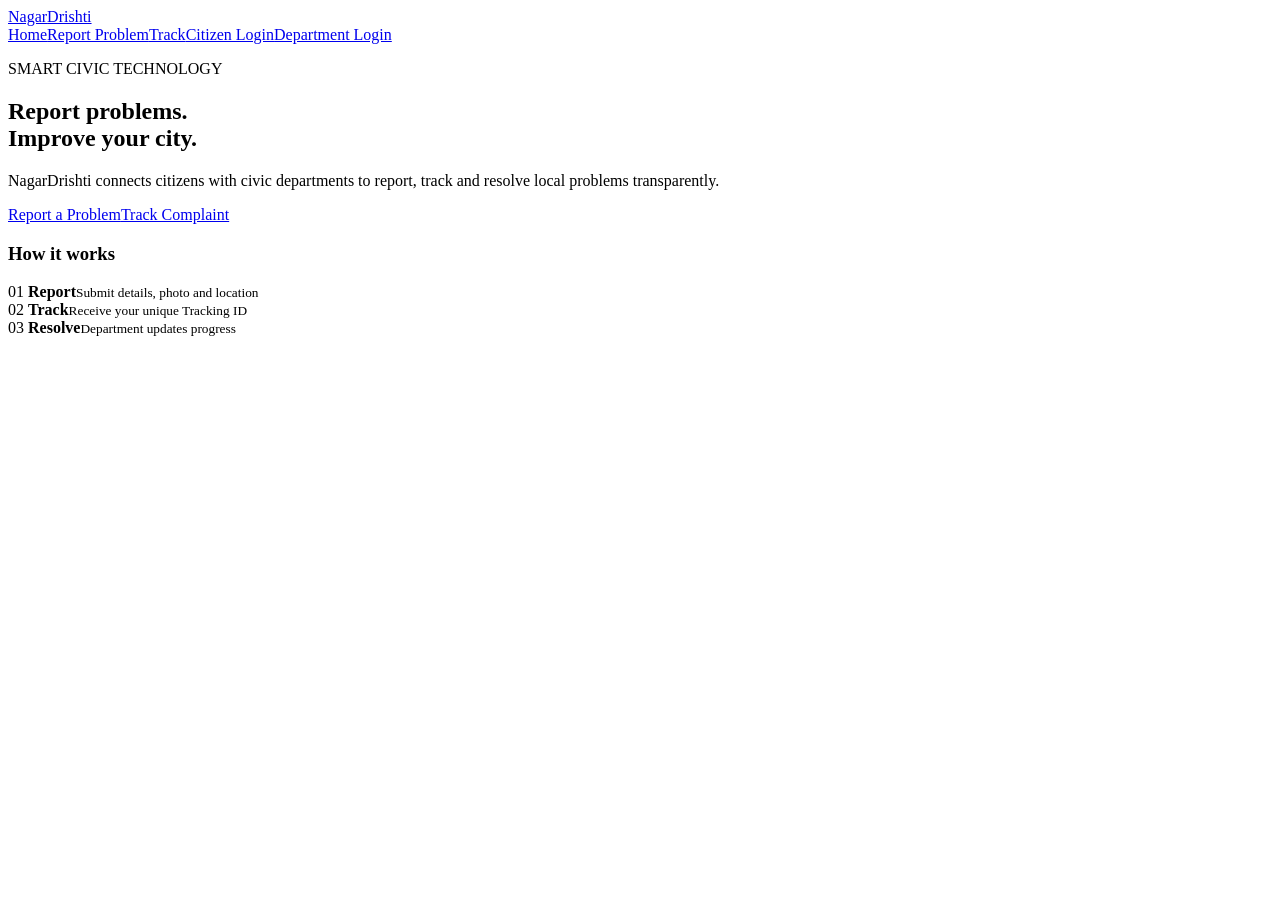
==== index.html @ f33cd251 "Add files via upload" ====
<!DOCTYPE html>
<html lang="en">
<head>
<meta charset="UTF-8"><meta name="viewport" content="width=device-width,initial-scale=1.0">
<title>NagarDrishti | Smart Civic Reporting</title><link rel="stylesheet" href="css/style.css">
</head>
<body>
<header><a class="logo" href="index.html">Nagar<span>Drishti</span></a>
<nav><a href="index.html">Home</a><a href="report.html">Report Problem</a><a href="track.html">Track</a><a href="login.html">Citizen Login</a><a href="department-login.html">Department Login</a></nav></header>
<main class="hero"><section><p class="tag">SMART CIVIC TECHNOLOGY</p><h1>Report problems.<br><span>Improve your city.</span></h1>
<p>NagarDrishti connects citizens with civic departments to report, track and resolve local problems transparently.</p>
<div class="actions"><a class="btn" href="report.html">Report a Problem</a><a class="btn secondary" href="track.html">Track Complaint</a></div></section>
<section class="hero-card"><h3>How it works</h3><div class="step">01 <b>Report</b><small>Submit details, photo and location</small></div><div class="step">02 <b>Track</b><small>Receive your unique Tracking ID</small></div><div class="step">03 <b>Resolve</b><small>Department updates progress</small></div></section></main>
</body></html>
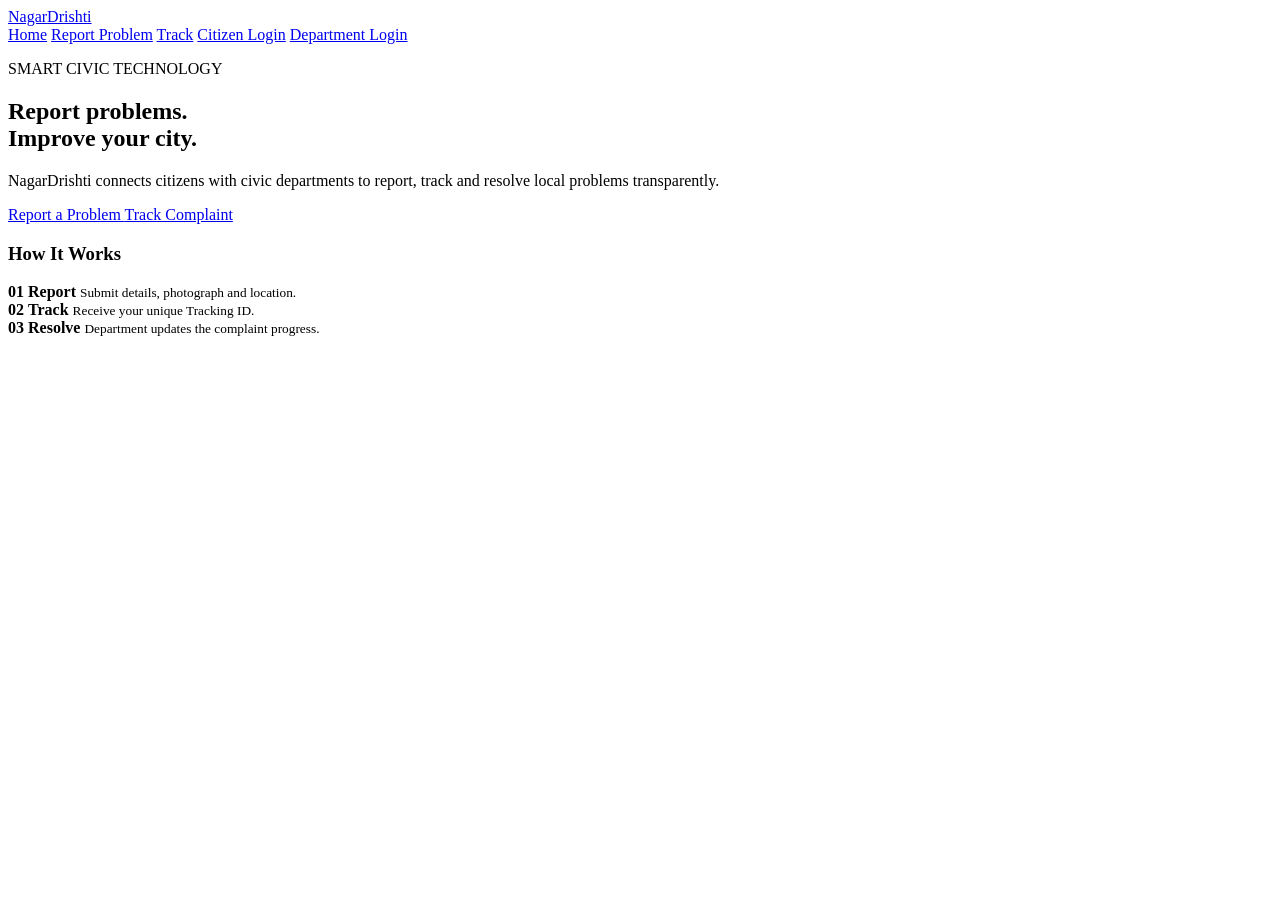
==== commit dd020298: "Update index.html" ====
--- a/index.html
+++ b/index.html
@@ -1,14 +1,90 @@
 <!DOCTYPE html>
 <html lang="en">
 <head>
-<meta charset="UTF-8"><meta name="viewport" content="width=device-width,initial-scale=1.0">
-<title>NagarDrishti | Smart Civic Reporting</title><link rel="stylesheet" href="css/style.css">
+    <meta charset="UTF-8">
+    <meta name="viewport" content="width=device-width, initial-scale=1.0">
+    <title>NagarDrishti | Smart Civic Reporting</title>
+    <link rel="stylesheet" href="css/style.css">
 </head>
+
 <body>
-<header><a class="logo" href="index.html">Nagar<span>Drishti</span></a>
-<nav><a href="index.html">Home</a><a href="report.html">Report Problem</a><a href="track.html">Track</a><a href="login.html">Citizen Login</a><a href="department-login.html">Department Login</a></nav></header>
-<main class="hero"><section><p class="tag">SMART CIVIC TECHNOLOGY</p><h1>Report problems.<br><span>Improve your city.</span></h1>
-<p>NagarDrishti connects citizens with civic departments to report, track and resolve local problems transparently.</p>
-<div class="actions"><a class="btn" href="report.html">Report a Problem</a><a class="btn secondary" href="track.html">Track Complaint</a></div></section>
-<section class="hero-card"><h3>How it works</h3><div class="step">01 <b>Report</b><small>Submit details, photo and location</small></div><div class="step">02 <b>Track</b><small>Receive your unique Tracking ID</small></div><div class="step">03 <b>Resolve</b><small>Department updates progress</small></div></section></main>
-</body></html>+
+<header>
+    <a href="index.html" class="logo">
+        Nagar<span>Drishti</span>
+    </a>
+
+    <nav>
+        <a href="index.html">Home</a>
+        <a href="report.html">Report Problem</a>
+        <a href="track.html">Track</a>
+        <a href="login.html">Citizen Login</a>
+        <a href="department-login.html">Department Login</a>
+    </nav>
+</header>
+
+<main class="hero">
+
+    <section class="hero-content">
+
+        <p class="tag">SMART CIVIC TECHNOLOGY</p>
+
+        <h1>
+            Report problems.
+            <br>
+            <span>Improve your city.</span>
+        </h1>
+
+        <p>
+            NagarDrishti connects citizens with civic departments
+            to report, track and resolve local problems transparently.
+        </p>
+
+        <div class="actions">
+
+            <a href="report.html" class="btn">
+                Report a Problem
+            </a>
+
+            <a href="track.html" class="btn secondary">
+                Track Complaint
+            </a>
+
+        </div>
+
+    </section>
+
+    <section class="hero-card">
+
+        <h3>How It Works</h3>
+
+        <div class="step">
+            <strong>01</strong>
+            <b>Report</b>
+            <small>
+                Submit details, photograph and location.
+            </small>
+        </div>
+
+        <div class="step">
+            <strong>02</strong>
+            <b>Track</b>
+            <small>
+                Receive your unique Tracking ID.
+            </small>
+        </div>
+
+        <div class="step">
+            <strong>03</strong>
+            <b>Resolve</b>
+            <small>
+                Department updates the complaint progress.
+            </small>
+        </div>
+
+    </section>
+
+</main>
+
+</body>
+</html>
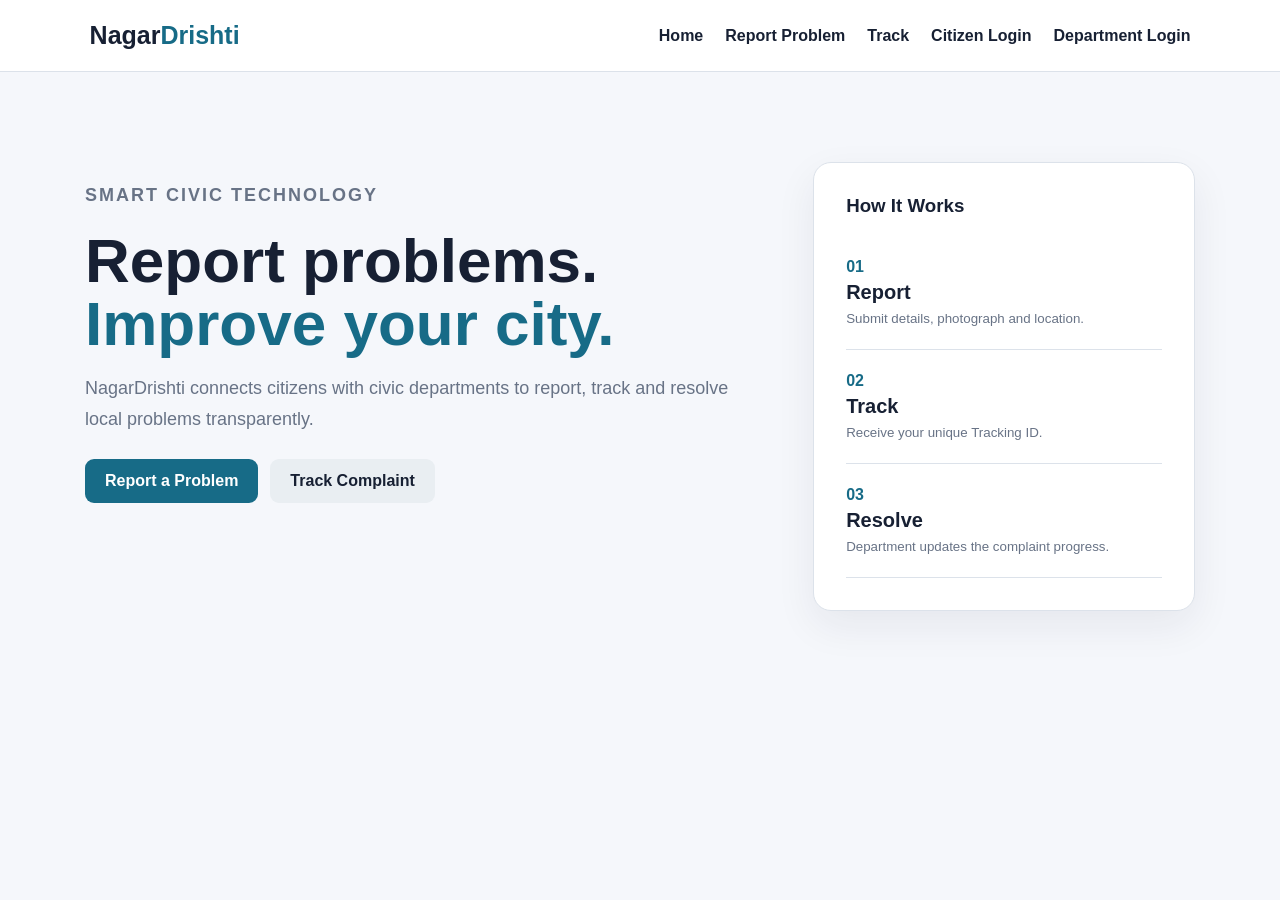
==== commit 7cb98632: "Update index.html" ====
--- a/index.html
+++ b/index.html
@@ -5,6 +5,684 @@
     <meta name="viewport" content="width=device-width, initial-scale=1.0">
     <title>NagarDrishti | Smart Civic Reporting</title>
     <link rel="stylesheet" href="css/style.css">
+    <style>:root {
+
+    --background: #f5f7fb;
+    --card: #ffffff;
+    --text: #172033;
+    --muted: #687386;
+
+    --primary: #176b87;
+    --accent: #e5a52f;
+
+    --border: #dce2ea;
+
+}
+
+
+* {
+    box-sizing: border-box;
+}
+
+
+body {
+
+    margin: 0;
+
+    font-family:
+        Arial,
+        Helvetica,
+        sans-serif;
+
+    background: var(--background);
+
+    color: var(--text);
+
+}
+
+
+/* HEADER */
+
+header {
+
+    height: 72px;
+
+    background: white;
+
+    border-bottom:
+        1px solid var(--border);
+
+    display: flex;
+
+    align-items: center;
+
+    justify-content: space-between;
+
+    padding: 0 7%;
+
+    position: sticky;
+
+    top: 0;
+
+    z-index: 10;
+
+}
+
+
+.logo {
+
+    font-size: 25px;
+
+    font-weight: 800;
+
+    text-decoration: none;
+
+    color: var(--text);
+
+}
+
+
+.logo span {
+
+    color: var(--primary);
+
+}
+
+
+nav {
+
+    display: flex;
+
+    gap: 22px;
+
+    align-items: center;
+
+}
+
+
+nav a {
+
+    color: var(--text);
+
+    text-decoration: none;
+
+    font-weight: 600;
+
+}
+
+
+nav a:hover {
+
+    color: var(--primary);
+
+}
+
+
+/* HERO */
+
+.hero {
+
+    max-width: 1150px;
+
+    margin: 70px auto;
+
+    display: grid;
+
+    grid-template-columns:
+        1.4fr
+        0.8fr;
+
+    gap: 60px;
+
+    padding: 20px;
+
+}
+
+
+.hero h1 {
+
+    font-size: 62px;
+
+    line-height: 1.02;
+
+    margin: 10px 0;
+
+}
+
+
+.hero h1 span {
+
+    color: var(--primary);
+
+}
+
+
+.hero p {
+
+    font-size: 18px;
+
+    color: var(--muted);
+
+    line-height: 1.7;
+
+}
+
+
+.tag {
+
+    font-weight: 800;
+
+    letter-spacing: 2px;
+
+    color: var(--primary);
+
+    font-size: 12px;
+
+}
+
+
+/* CARD */
+
+.hero-card,
+.form-card,
+.slip {
+
+    background: var(--card);
+
+    border:
+        1px solid var(--border);
+
+    border-radius: 18px;
+
+    padding: 32px;
+
+    box-shadow:
+        0 15px 40px
+        rgba(23, 32, 51, 0.07);
+
+}
+
+
+.hero-card h3 {
+
+    margin-top: 0;
+
+}
+
+
+.step {
+
+    padding: 22px 0;
+
+    border-bottom:
+        1px solid var(--border);
+
+}
+
+
+.step strong {
+
+    color: var(--primary);
+
+}
+
+
+.step b {
+
+    display: block;
+
+    font-size: 20px;
+
+    margin: 5px 0;
+
+}
+
+
+.step small {
+
+    color: var(--muted);
+
+}
+
+
+/* BUTTON */
+
+.btn {
+
+    display: inline-block;
+
+    border: none;
+
+    border-radius: 9px;
+
+    padding: 13px 20px;
+
+    background: var(--primary);
+
+    color: white;
+
+    text-decoration: none;
+
+    font-weight: 700;
+
+    cursor: pointer;
+
+}
+
+
+.btn:hover {
+
+    opacity: 0.9;
+
+}
+
+
+.btn.secondary {
+
+    background: #e9eef2;
+
+    color: var(--text);
+
+}
+
+
+/* ACTIONS */
+
+.actions {
+
+    display: flex;
+
+    gap: 12px;
+
+    margin-top: 25px;
+
+    flex-wrap: wrap;
+
+}
+
+
+/* FORMS */
+
+.form-page {
+
+    max-width: 680px;
+
+    margin: 55px auto;
+
+    padding: 20px;
+
+}
+
+
+.form-card.wide {
+
+    max-width: 850px;
+
+    margin: auto;
+
+}
+
+
+.form-card h2 {
+
+    margin-top: 0;
+
+    font-size: 30px;
+
+}
+
+
+.form-card p {
+
+    color: var(--muted);
+
+}
+
+
+label {
+
+    display: block;
+
+    font-weight: 700;
+
+    margin-top: 10px;
+
+}
+
+
+input,
+select,
+textarea {
+
+    width: 100%;
+
+    padding: 13px;
+
+    margin:
+        8px 0
+        18px;
+
+    border:
+        1px solid var(--border);
+
+    border-radius: 8px;
+
+    font: inherit;
+
+    background: white;
+
+}
+
+
+textarea {
+
+    resize: vertical;
+
+}
+
+
+/* LOCATION */
+
+.location-row {
+
+    display: grid;
+
+    grid-template-columns:
+        1fr
+        1fr
+        auto;
+
+    gap: 8px;
+
+}
+
+
+.location-row .btn {
+
+    height: 46px;
+
+    margin-top: 8px;
+
+    white-space: nowrap;
+
+}
+
+
+/* ACKNOWLEDGEMENT */
+
+.slip-page {
+
+    max-width: 700px;
+
+    margin: 50px auto;
+
+    padding: 20px;
+
+}
+
+
+.slip {
+
+    text-align: center;
+
+    border-top:
+        8px solid var(--primary);
+
+}
+
+
+.slip h1 {
+
+    color: var(--primary);
+
+}
+
+
+.tracking-label {
+
+    font-size: 12px;
+
+    font-weight: 800;
+
+    letter-spacing: 2px;
+
+}
+
+
+.tracking {
+
+    font-size: 30px;
+
+    font-weight: 900;
+
+    letter-spacing: 2px;
+
+    color: var(--primary);
+
+    padding: 20px;
+
+}
+
+
+.details {
+
+    text-align: left;
+
+    background: #f7f9fc;
+
+    padding: 20px;
+
+    border-radius: 10px;
+
+}
+
+
+.success {
+
+    color: #24734b;
+
+    font-weight: 700;
+
+}
+
+
+/* DASHBOARD */
+
+.dashboard {
+
+    padding: 40px 6%;
+
+}
+
+
+.stats {
+
+    display: flex;
+
+    gap: 15px;
+
+    flex-wrap: wrap;
+
+    margin: 25px 0;
+
+}
+
+
+.stat {
+
+    background: white;
+
+    border:
+        1px solid var(--border);
+
+    padding: 18px 25px;
+
+    border-radius: 12px;
+
+}
+
+
+/* TABLE */
+
+.table-wrap {
+
+    overflow-x: auto;
+
+    background: white;
+
+    border-radius: 14px;
+
+    border:
+        1px solid var(--border);
+
+}
+
+
+table {
+
+    width: 100%;
+
+    border-collapse: collapse;
+
+    min-width: 950px;
+
+}
+
+
+th,
+td {
+
+    padding: 14px;
+
+    border-bottom:
+        1px solid var(--border);
+
+    text-align: left;
+
+}
+
+
+th {
+
+    background: #f5f7fb;
+
+}
+
+
+.status-select {
+
+    padding: 8px;
+
+    margin: 0;
+
+}
+
+
+.priority-high {
+
+    font-weight: 800;
+
+}
+
+
+.link-btn {
+
+    border: none;
+
+    background: none;
+
+    font-weight: 700;
+
+    cursor: pointer;
+
+}
+
+
+.badge {
+
+    color: var(--primary);
+
+    font-size: 12px;
+
+    font-weight: 800;
+
+    letter-spacing: 2px;
+
+}
+
+
+.error {
+
+    color: #b42318;
+
+}
+
+
+/* MOBILE */
+
+@media(max-width: 800px) {
+
+    .hero {
+
+        grid-template-columns: 1fr;
+
+    }
+
+
+    .hero h1 {
+
+        font-size: 45px;
+
+    }
+
+
+    nav {
+
+        gap: 10px;
+
+        font-size: 13px;
+
+    }
+
+
+    .location-row {
+
+        grid-template-columns: 1fr;
+
+    }
+
+
+    .location-row .btn {
+
+        width: 100%;
+
+    }
+
+}
+
+
+/* PRINT */
+
+@media print {
+
+    header,
+    .actions {
+
+        display: none;
+
+    }
+
+
+    .slip {
+
+        box-shadow: none;
+
+        border:
+            1px solid black;
+
+    }
+
+}</style>
 </head>
 
 <body>
